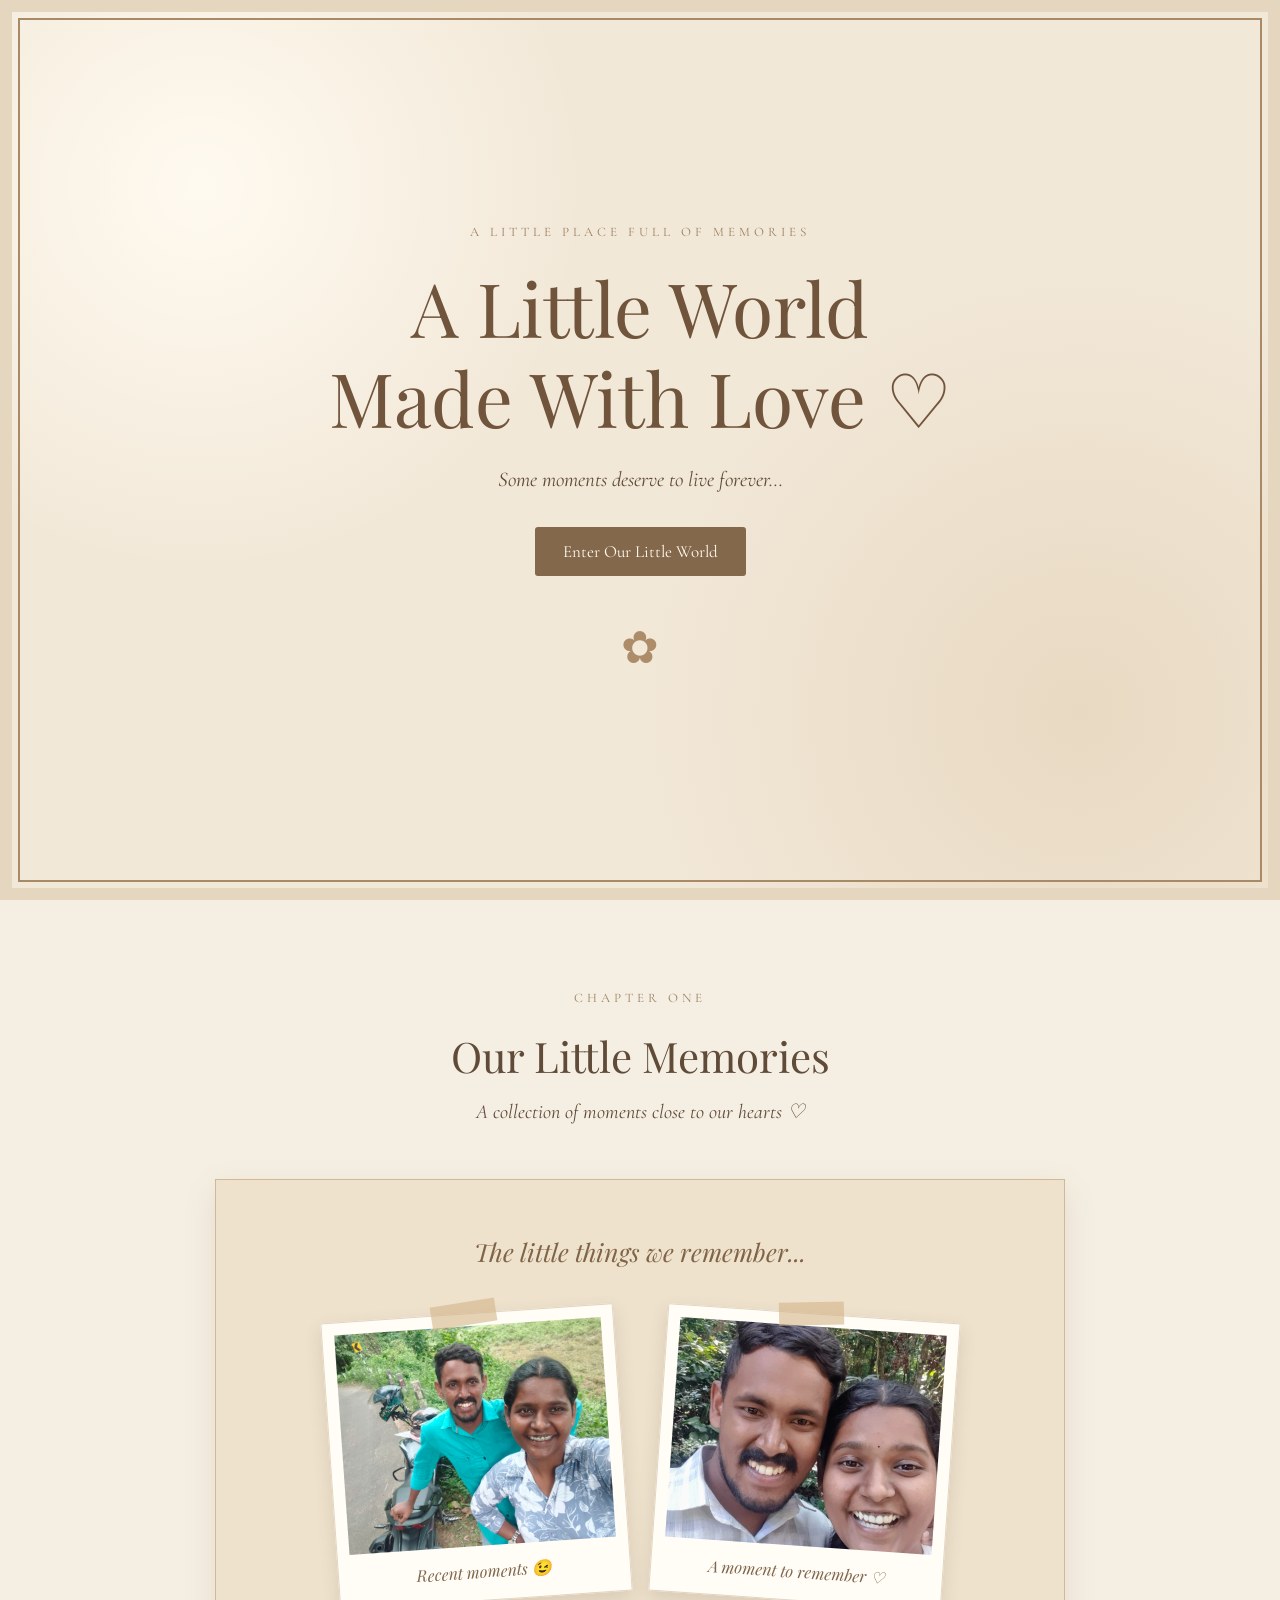
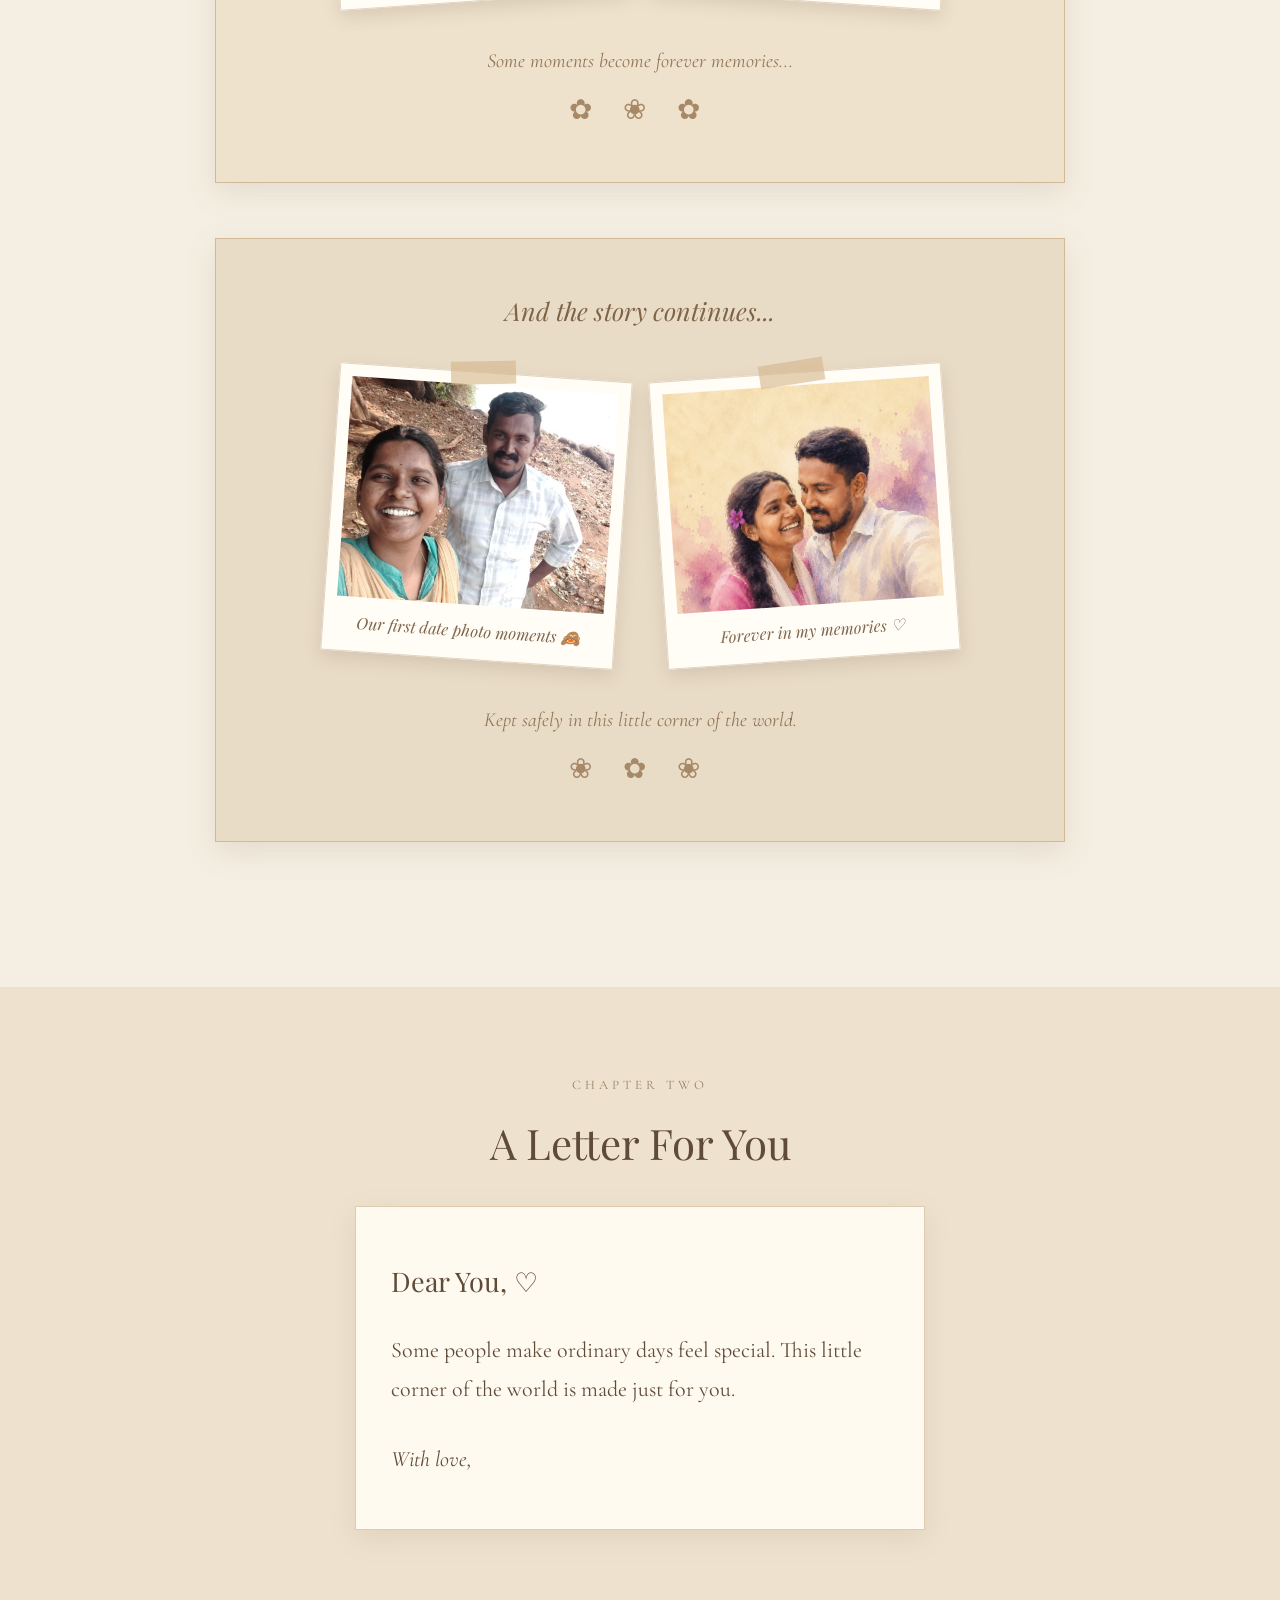
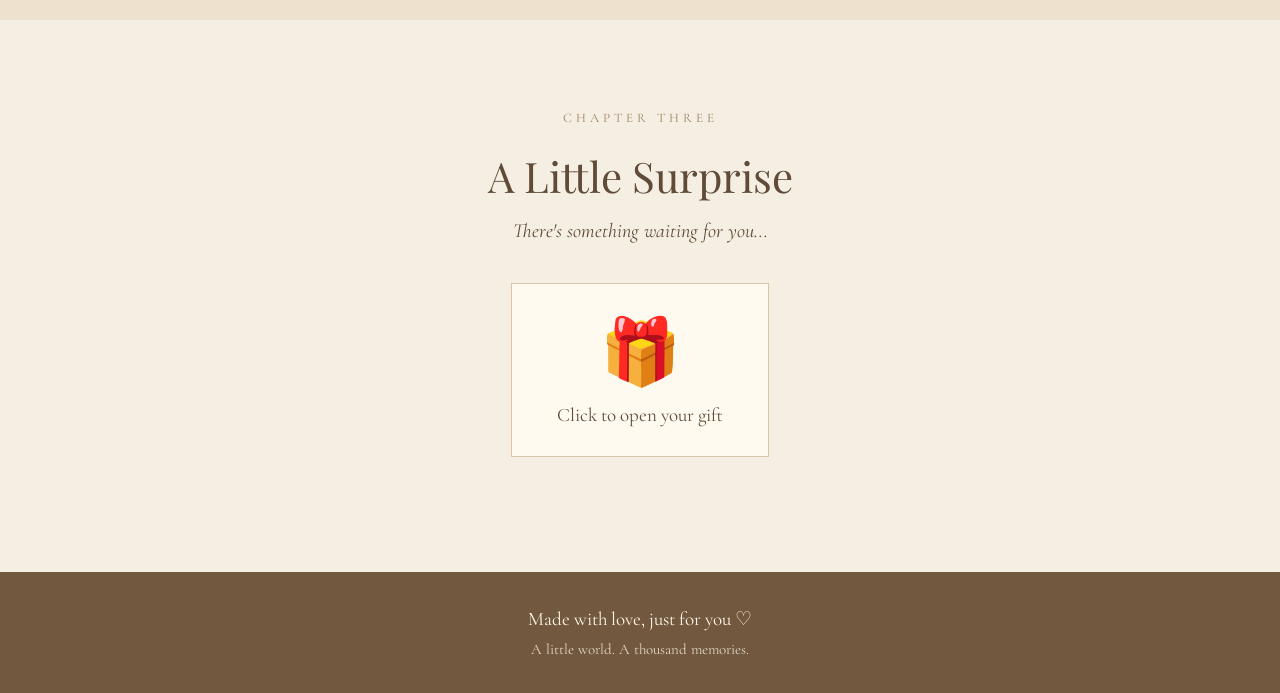
==== index.html @ cbb4a706 "Update index.html" ====
<!DOCTYPE html>
<html lang="en">
<head>
  <meta charset="UTF-8">
  <meta name="viewport" content="width=device-width, initial-scale=1.0">
  <title>A Little World Made With Love</title>
  <link rel="stylesheet" href="style.css">
</head>

<body>

  <header class="hero">
    <p class="small-heading">A LITTLE PLACE FULL OF MEMORIES</p>
    <h1>A Little World<br>Made With Love ♡</h1>
    <p class="intro">Some moments deserve to live forever...</p>
    <a href="#memories" class="main-button">Enter Our Little World</a>
    <div class="flower">✿</div>
  </header>

<section id="memories" class="section">
  <p class="small-heading">CHAPTER ONE</p>
  <h2>Our Little Memories</h2>
  <p class="description">A collection of moments close to our hearts ♡</p>

  <div class="scrapbook-page">
    <div class="scrapbook-title">The little things we remember...</div>

    <div class="memory-grid">
      <div class="memory-card tilted-left">
        <span class="tape"></span>
        <img src="image%201.jpg" alt="Memory 1">
        <p>Recent moments 😉</p>
      </div>

      <div class="memory-card tilted-right">
        <span class="tape"></span>
        <img src="image%202.jpg" alt="Memory 2">
        <p>A moment to remember ♡</p>
      </div>
    </div>

    <div class="scrapbook-note">Some moments become forever memories...</div>
    <div class="decor-flower">✿ ❀ ✿</div>
  </div>

  <div class="scrapbook-page second-page">
    <div class="scrapbook-title">And the story continues...</div>

    <div class="memory-grid">
      <div class="memory-card tilted-right">
        <span class="tape"></span>
        <img src="image%203.jpg" alt="Memory 3">
        <p>Our first date photo moments 🙈</p>
      </div>

      <div class="memory-card tilted-left">
        <span class="tape"></span>
        <img src="image%204.jpg" alt="Memory 4">
        <p>Forever in my memories ♡</p>
      </div>
    </div>

    <div class="scrapbook-note">Kept safely in this little corner of the world.</div>
    <div class="decor-flower">❀ ✿ ❀</div>
  </div>
</section>
  
  <section class="section letter-section">
    <p class="small-heading">CHAPTER TWO</p>
    <h2>A Letter For You</h2>
    <div class="letter">
      <p class="letter-title">Dear You, ♡</p>
      <p>
        Some people make ordinary days feel special.
        This little corner of the world is made just for you.
      </p>
      <p class="signature">With love,</p>
    </div>
  </section>

  <section class="section gifts-section">
    <p class="small-heading">CHAPTER THREE</p>
    <h2>A Little Surprise</h2>
    <p class="description">There's something waiting for you...</p>

    <div class="gift" onclick="openGift()">
      <span>🎁</span>
      <p>Click to open your gift</p>
    </div>

    <p id="gift-message" class="gift-message"></p>
  </section>

  <footer>
    <p>Made with love, just for you ♡</p>
    <p class="footer-note">A little world. A thousand memories.</p>
  </footer>

  <script src="script.js"></script>
</body>
</html>
---- style.css ----
@import url('https://fonts.googleapis.com/css2?family=Cormorant+Garamond:wght@400;500;600;700&family=Playfair+Display:ital,wght@0,400;0,500;1,400&display=swap');

* {
  margin: 0;
  padding: 0;
  box-sizing: border-box;
}

html {
  scroll-behavior: smooth;
}

body {
  background: #f5efe3;
  color: #604b38;
  font-family: 'Cormorant Garamond', serif;
  text-align: center;
}

.hero {
  min-height: 100vh;
  padding: 100px 20px;
  display: flex;
  flex-direction: column;
  justify-content: center;
  align-items: center;
  background:
    radial-gradient(circle at 15% 20%, #fffaf0 0, transparent 30%),
    radial-gradient(circle at 85% 80%, #e8d9c2 0, transparent 35%),
    #f2e8d8;
  border: 12px solid #e5d6bf;
  outline: 2px solid #a88a67;
  outline-offset: -20px;
}

.small-heading {
  font-size: 13px;
  letter-spacing: 4px;
  color: #9b8060;
  margin-bottom: 22px;
}

h1, h2 {
  font-family: 'Playfair Display', serif;
  font-weight: 400;
}

h1 {
  font-size: clamp(42px, 8vw, 75px);
  line-height: 1.2;
  color: #71543c;
}

.intro {
  font-size: 21px;
  font-style: italic;
  margin: 25px 0 35px;
}

.main-button {
  display: inline-block;
  text-decoration: none;
  color: #fffaf0;
  background: #84684c;
  padding: 14px 28px;
  border-radius: 3px;
  font-size: 17px;
  transition: 0.3s;
}

.main-button:hover {
  background: #60452f;
  transform: translateY(-3px);
}

.flower {
  font-size: 45px;
  margin-top: 45px;
  color: #ad8c69;
}

.section {
  padding: 90px 20px;
  max-width: 1050px;
  margin: auto;
}

h2 {
  font-size: 42px;
  margin-bottom: 15px;
}

.description {
  font-size: 20px;
  font-style: italic;
  margin-bottom: 40px;
}

.gallery {
  display: grid;
  grid-template-columns: repeat(2, minmax(0, 1fr));
  gap: 25px;
  max-width: 650px;
  margin: auto;
}

.photo-space {
  min-height: 210px;
  background: #fffaf0;
  border: 10px solid #fffaf0;
  box-shadow: 0 5px 15px #9c806044;
  display: flex;
  align-items: center;
  justify-content: center;
  flex-direction: column;
  font-size: 19px;
  color: #a48b6e;
  font-style: italic;
}

.letter-section {
  background: #eee2ce;
  max-width: 100%;
  padding: 90px 20px;
}

.letter {
  background: #fffaf0;
  max-width: 570px;
  padding: 50px 35px;
  margin: 35px auto 0;
  box-shadow: 0 8px 25px #8a715022;
  border: 1px solid #dfcbb0;
  font-size: 22px;
  line-height: 1.8;
  text-align: left;
}

.letter-title {
  font-family: 'Playfair Display', serif;
  font-size: 27px;
  margin-bottom: 25px;
}

.signature {
  margin-top: 30px;
  font-style: italic;
}

.gift {
  display: inline-block;
  padding: 30px 45px;
  background: #fffaf0;
  border: 1px solid #d9c4a7;
  cursor: pointer;
  transition: 0.3s;
}

.gift:hover {
  transform: scale(1.06);
}

.gift span {
  font-size: 65px;
}

.gift p {
  font-size: 19px;
  margin-top: 10px;
}

.gift-message {
  margin-top: 25px;
  font-size: 23px;
  font-style: italic;
}

footer {
  background: #71583f;
  color: #fff5e7;
  padding: 35px 15px;
  font-size: 19px;
}

.footer-note {
  margin-top: 10px;
  font-size: 15px;
  opacity: 0.8;
}

@media (max-width: 500px) {
  .gallery {
    gap: 12px;
  }

  .photo-space {
    min-height: 150px;
  }

  h2 {
    font-size: 34px;
  }

  .letter {
    padding: 30px 22px;
  }
}
.gallery img {
  width: 100%;
  height: 230px;
  object-fit: cover;
  background: #fffaf0;
  padding: 10px 10px 25px;
  border: 1px solid #dfcbb0;
  box-shadow: 0 5px 15px #9c806044;
  transition: transform 0.3s ease;
}

.gallery img:hover {
  transform: rotate(-2deg) scale(1.04);
}

/* VINTAGE SCRAPBOOK GALLERY */

.scrapbook-page {
  position: relative;
  max-width: 850px;
  margin: 55px auto;
  padding: 55px 25px;
  background:
    radial-gradient(#b89b7730 0.7px, transparent 0.7px),
    #eee2cd;
  background-size: 12px 12px;
  border: 1px solid #d1b998;
  box-shadow: 0 10px 30px #74563820;
}

.scrapbook-title {
  font-family: 'Playfair Display', serif;
  font-size: 25px;
  font-style: italic;
  color: #806447;
  margin-bottom: 45px;
}

.memory-grid {
  display: grid;
  grid-template-columns: repeat(2, minmax(0, 1fr));
  gap: 35px;
  align-items: center;
  max-width: 620px;
  margin: auto;
}

.memory-card {
  position: relative;
  background: #fffdf6;
  padding: 12px 12px 18px;
  box-shadow: 0 7px 17px #654c3328;
  border: 1px solid #e3d5c1;
}

.memory-card img {
  width: 100%;
  height: 220px;
  object-fit: cover;
  display: block;
}

.memory-card p {
  font-family: 'Playfair Display', serif;
  font-style: italic;
  font-size: 16px;
  color: #80664c;
  margin-top: 15px;
}

.tilted-left {
  transform: rotate(-4deg);
}

.tilted-right {
  transform: rotate(4deg);
}

.memory-card:hover {
  transform: rotate(0deg) scale(1.04);
  z-index: 2;
  transition: 0.3s ease;
}

.tape {
  position: absolute;
  top: -12px;
  left: 38%;
  width: 65px;
  height: 23px;
  background: #d4b58b9c;
  transform: rotate(-5deg);
  z-index: 3;
}

.scrapbook-note {
  margin-top: 48px;
  font-size: 20px;
  font-style: italic;
  color: #927657;
}

.decor-flower {
  font-size: 28px;
  color: #a88967;
  margin-top: 20px;
  letter-spacing: 12px;
}

.second-page {
  background-color: #e9dcc7;
}

@media (max-width: 500px) {
  .scrapbook-page {
    padding: 45px 15px;
  }

  .memory-grid {
    gap: 18px;
  }

  .memory-card {
    padding: 7px 7px 13px;
  }

  .memory-card img {
    height: 150px;
  }

  .memory-card p {
    font-size: 13px;
  }

  .scrapbook-title {
    font-size: 21px;
  }
}
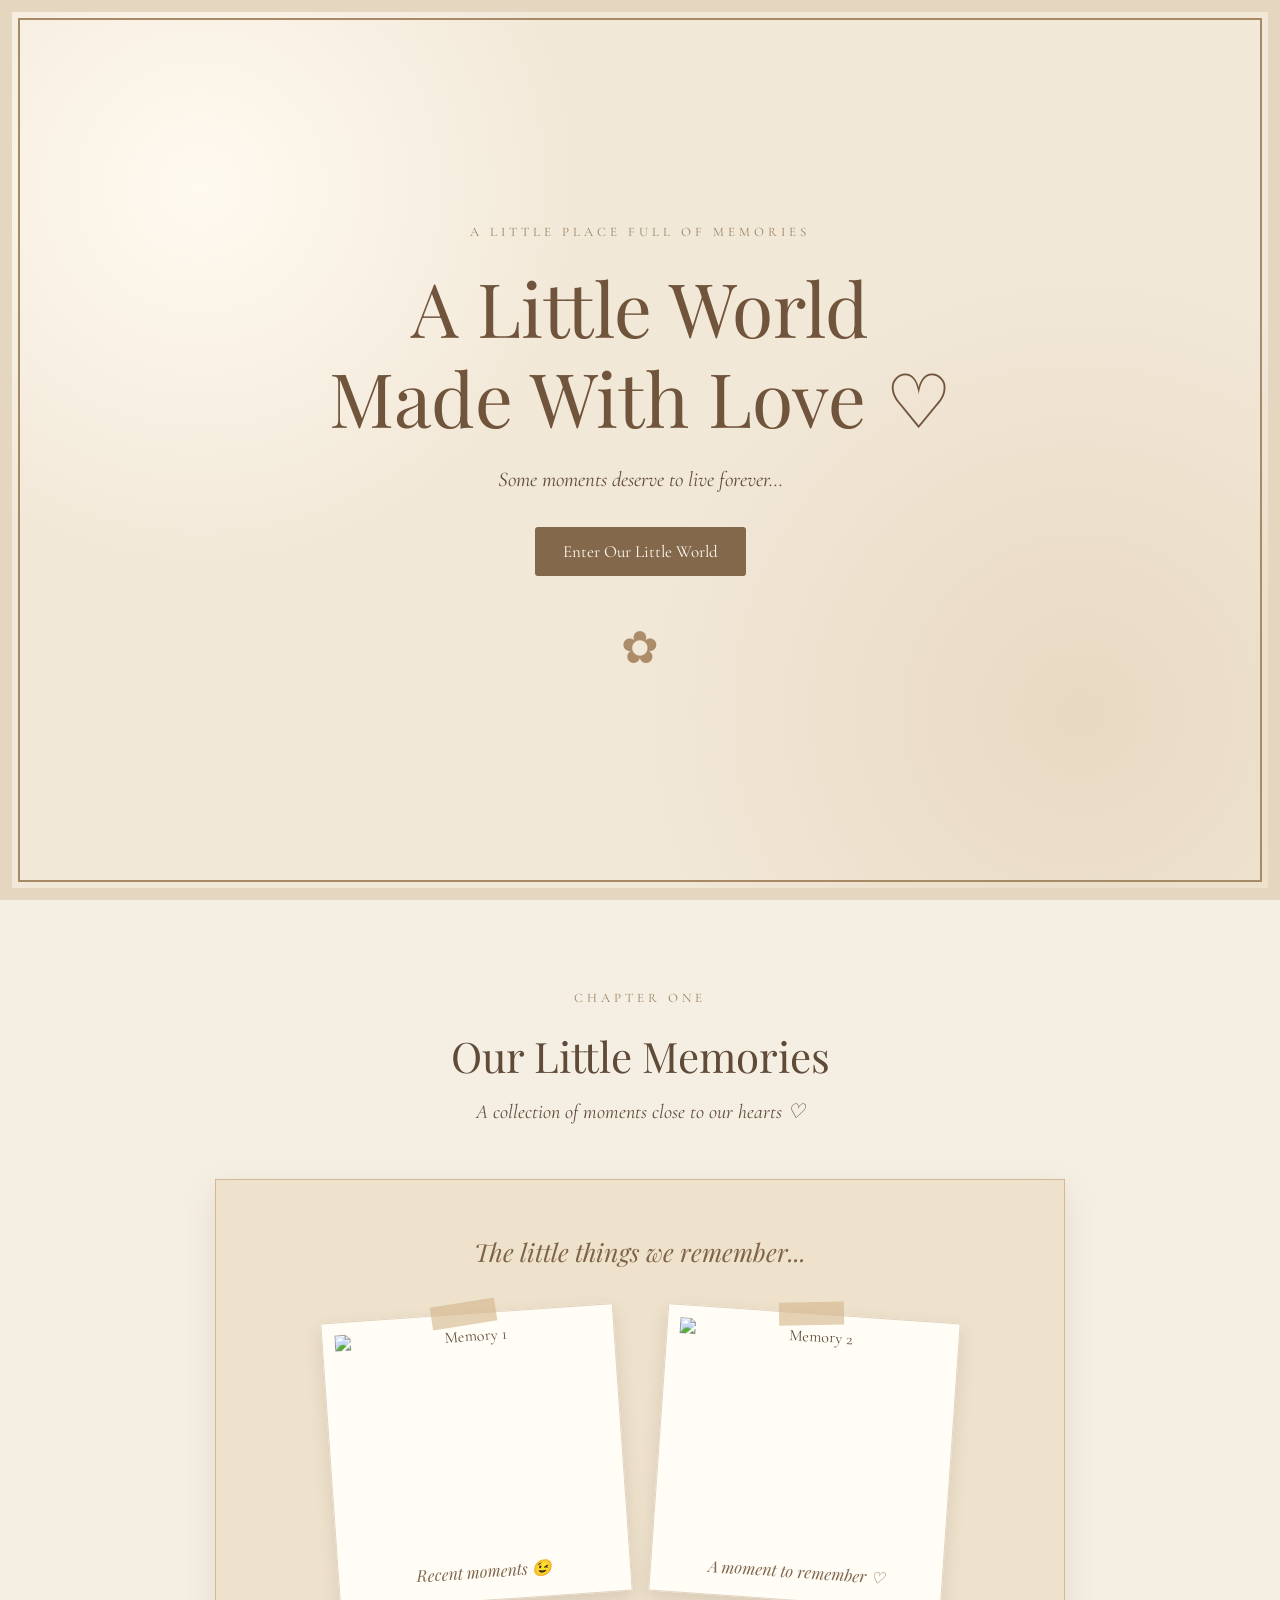
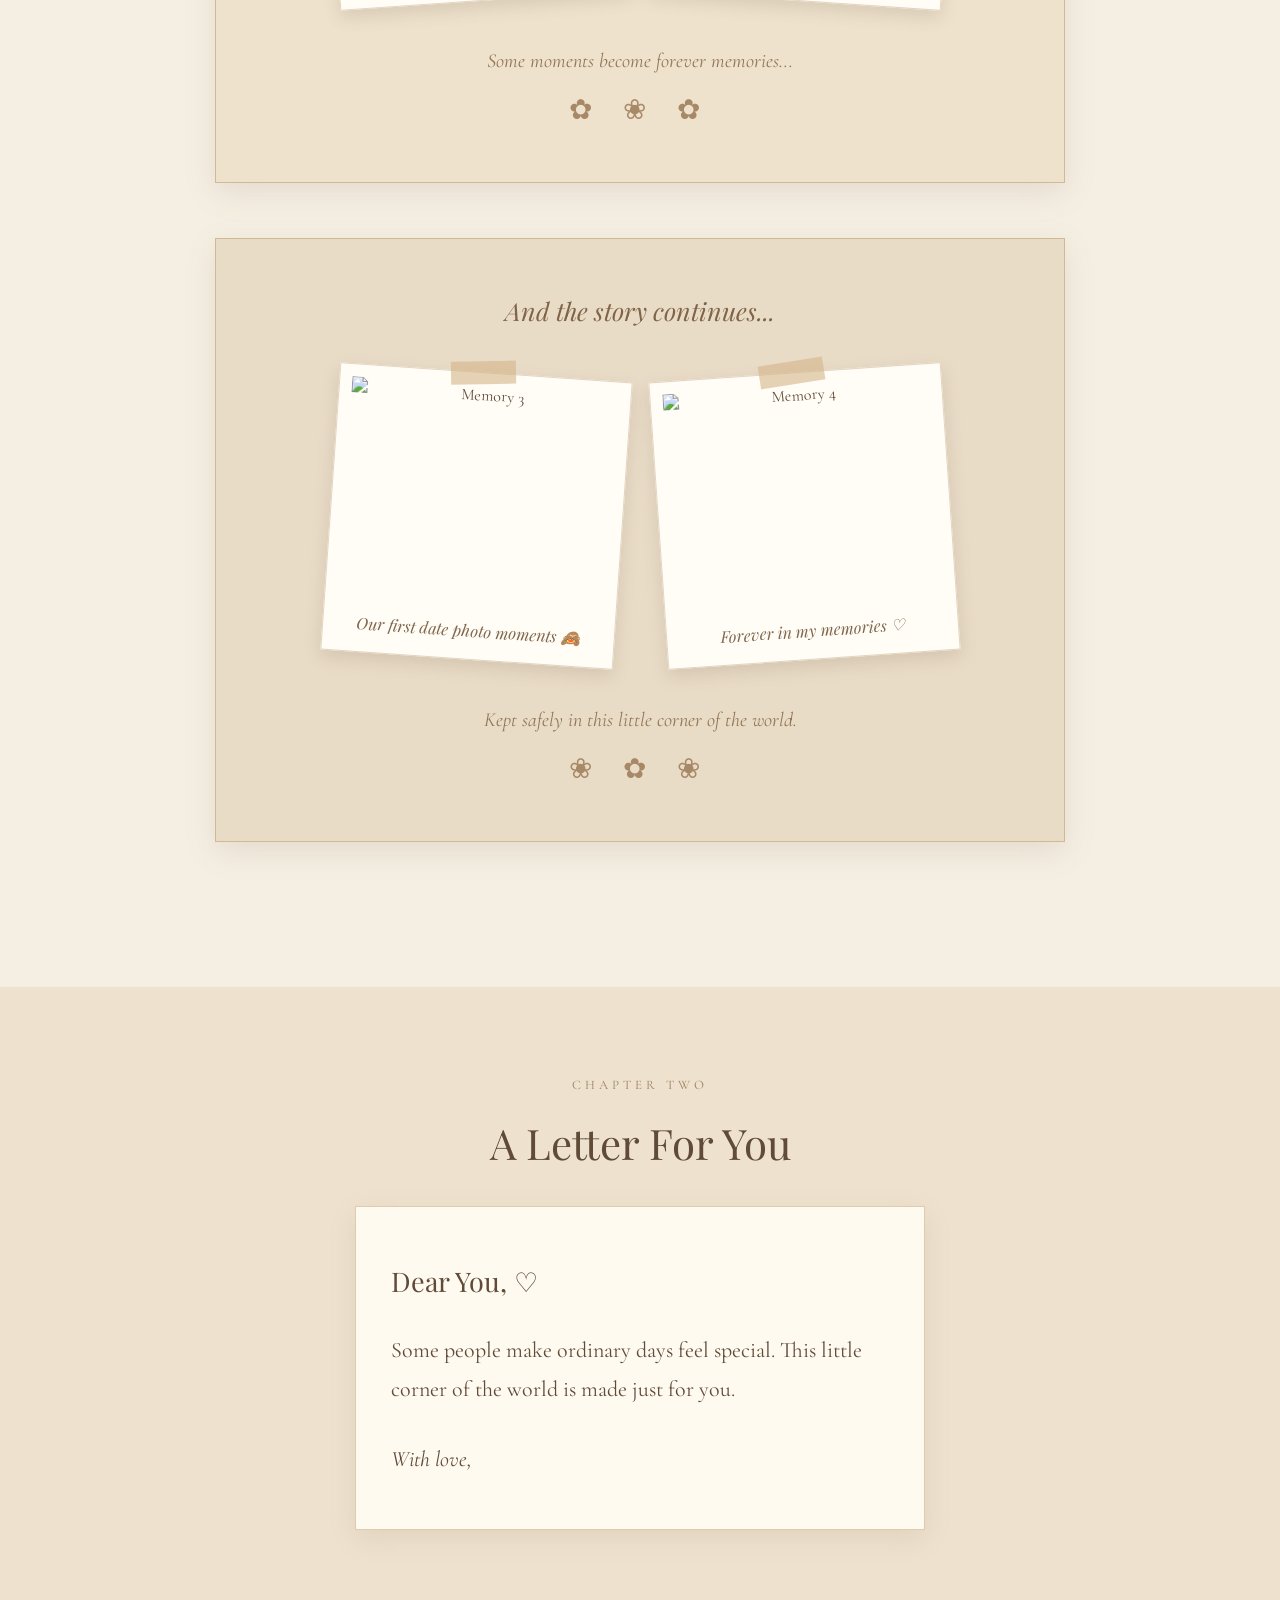
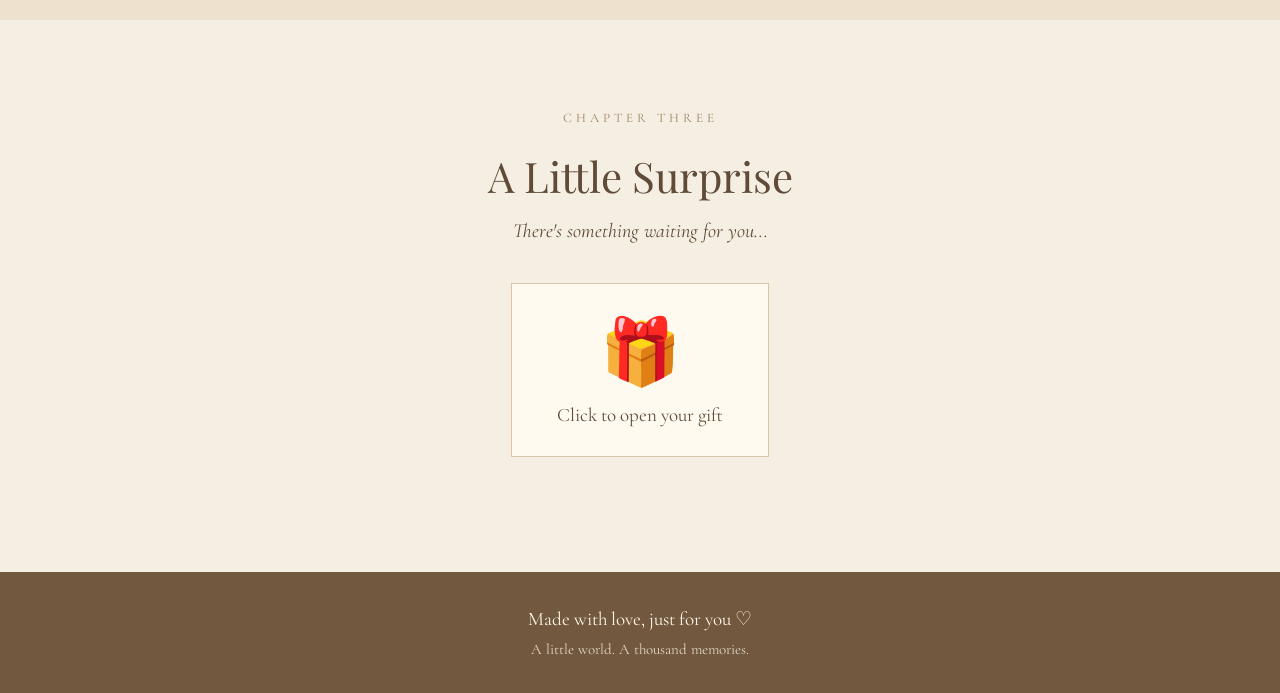
==== commit 5ec0e2ae: "Update index.html" ====
--- a/index.html
+++ b/index.html
@@ -29,13 +29,13 @@
     <div class="memory-grid">
       <div class="memory-card tilted-left">
         <span class="tape"></span>
-        <img src="image%201.jpg" alt="Memory 1">
+        <img src="Image%201.jpg" alt="Memory 1">
         <p>Recent moments 😉</p>
       </div>
 
       <div class="memory-card tilted-right">
         <span class="tape"></span>
-        <img src="image%202.jpg" alt="Memory 2">
+        <img src="Image%202.jpg" alt="Memory 2">
         <p>A moment to remember ♡</p>
       </div>
     </div>
@@ -50,13 +50,13 @@
     <div class="memory-grid">
       <div class="memory-card tilted-right">
         <span class="tape"></span>
-        <img src="image%203.jpg" alt="Memory 3">
+        <img src="Image%203.jpg" alt="Memory 3">
         <p>Our first date photo moments 🙈</p>
       </div>
 
       <div class="memory-card tilted-left">
         <span class="tape"></span>
-        <img src="image%204.jpg" alt="Memory 4">
+        <img src="Image%204.jpg" alt="Memory 4">
         <p>Forever in my memories ♡</p>
       </div>
     </div>
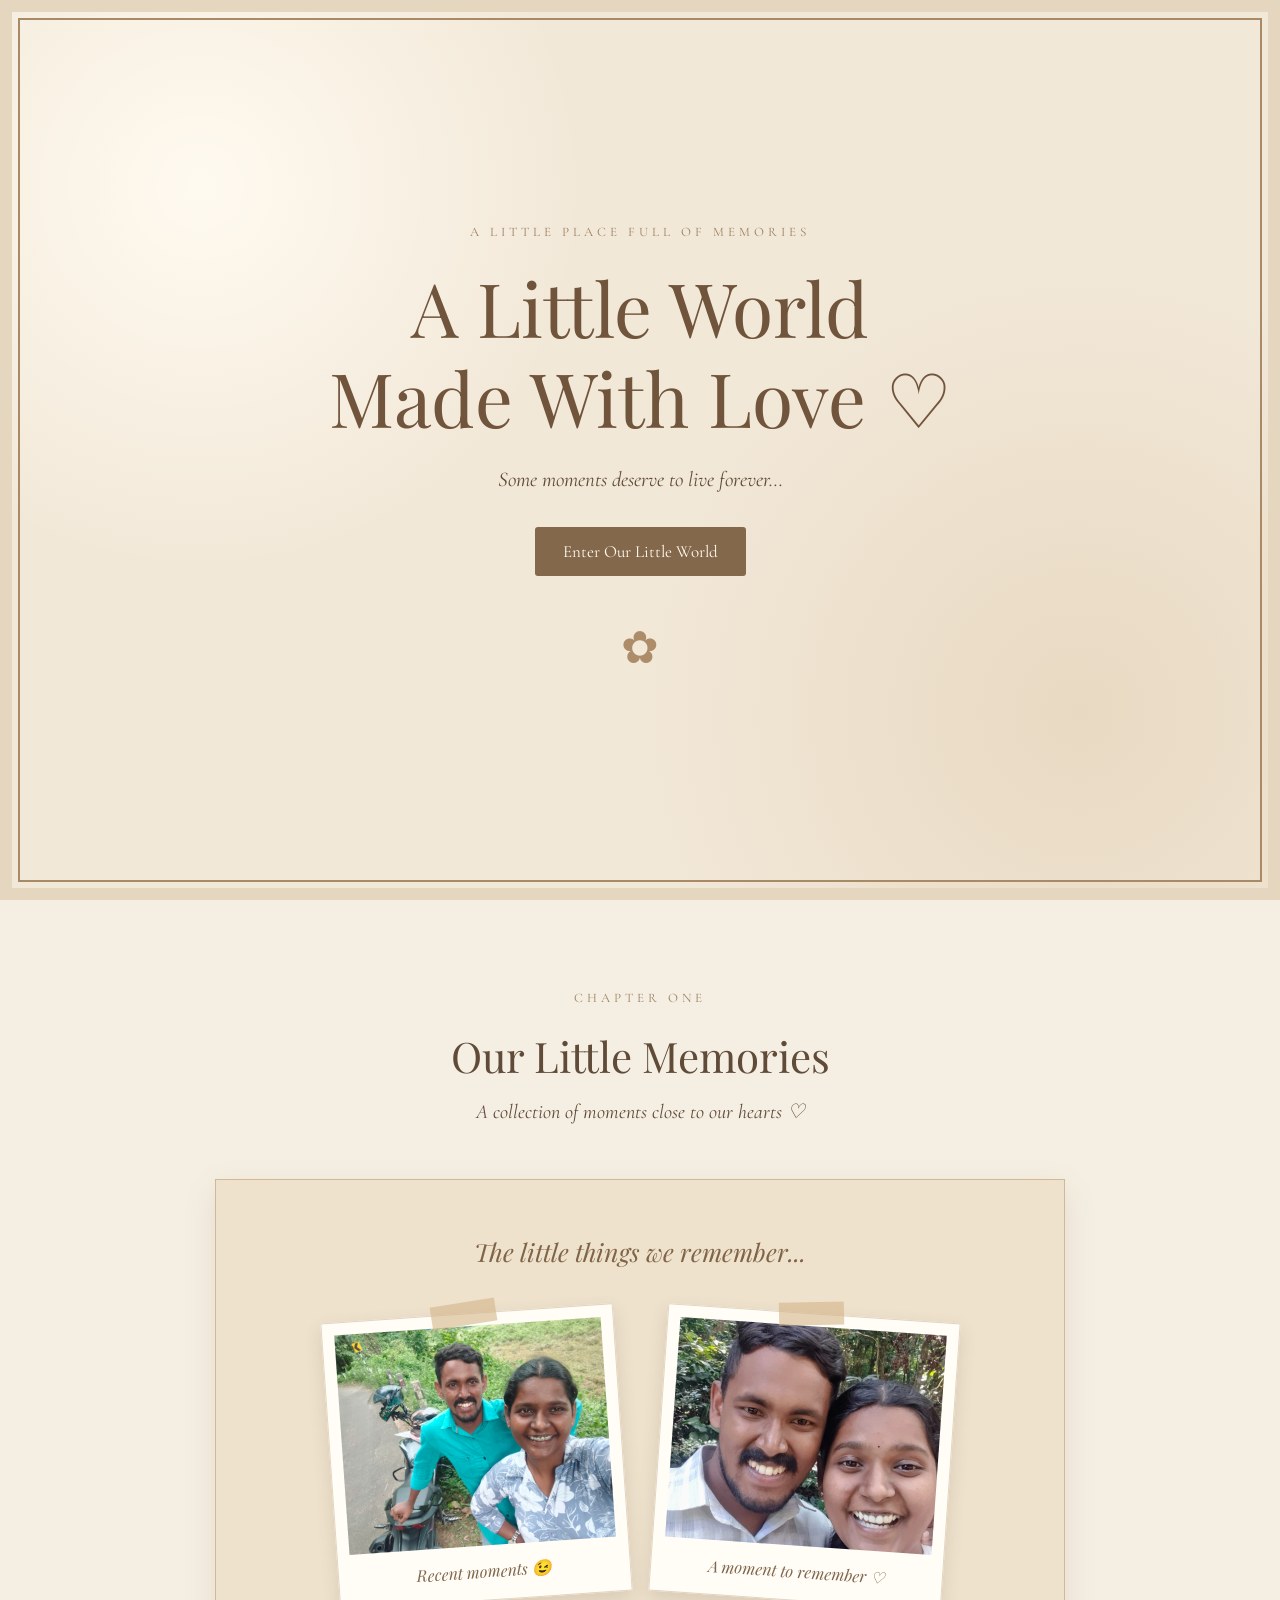
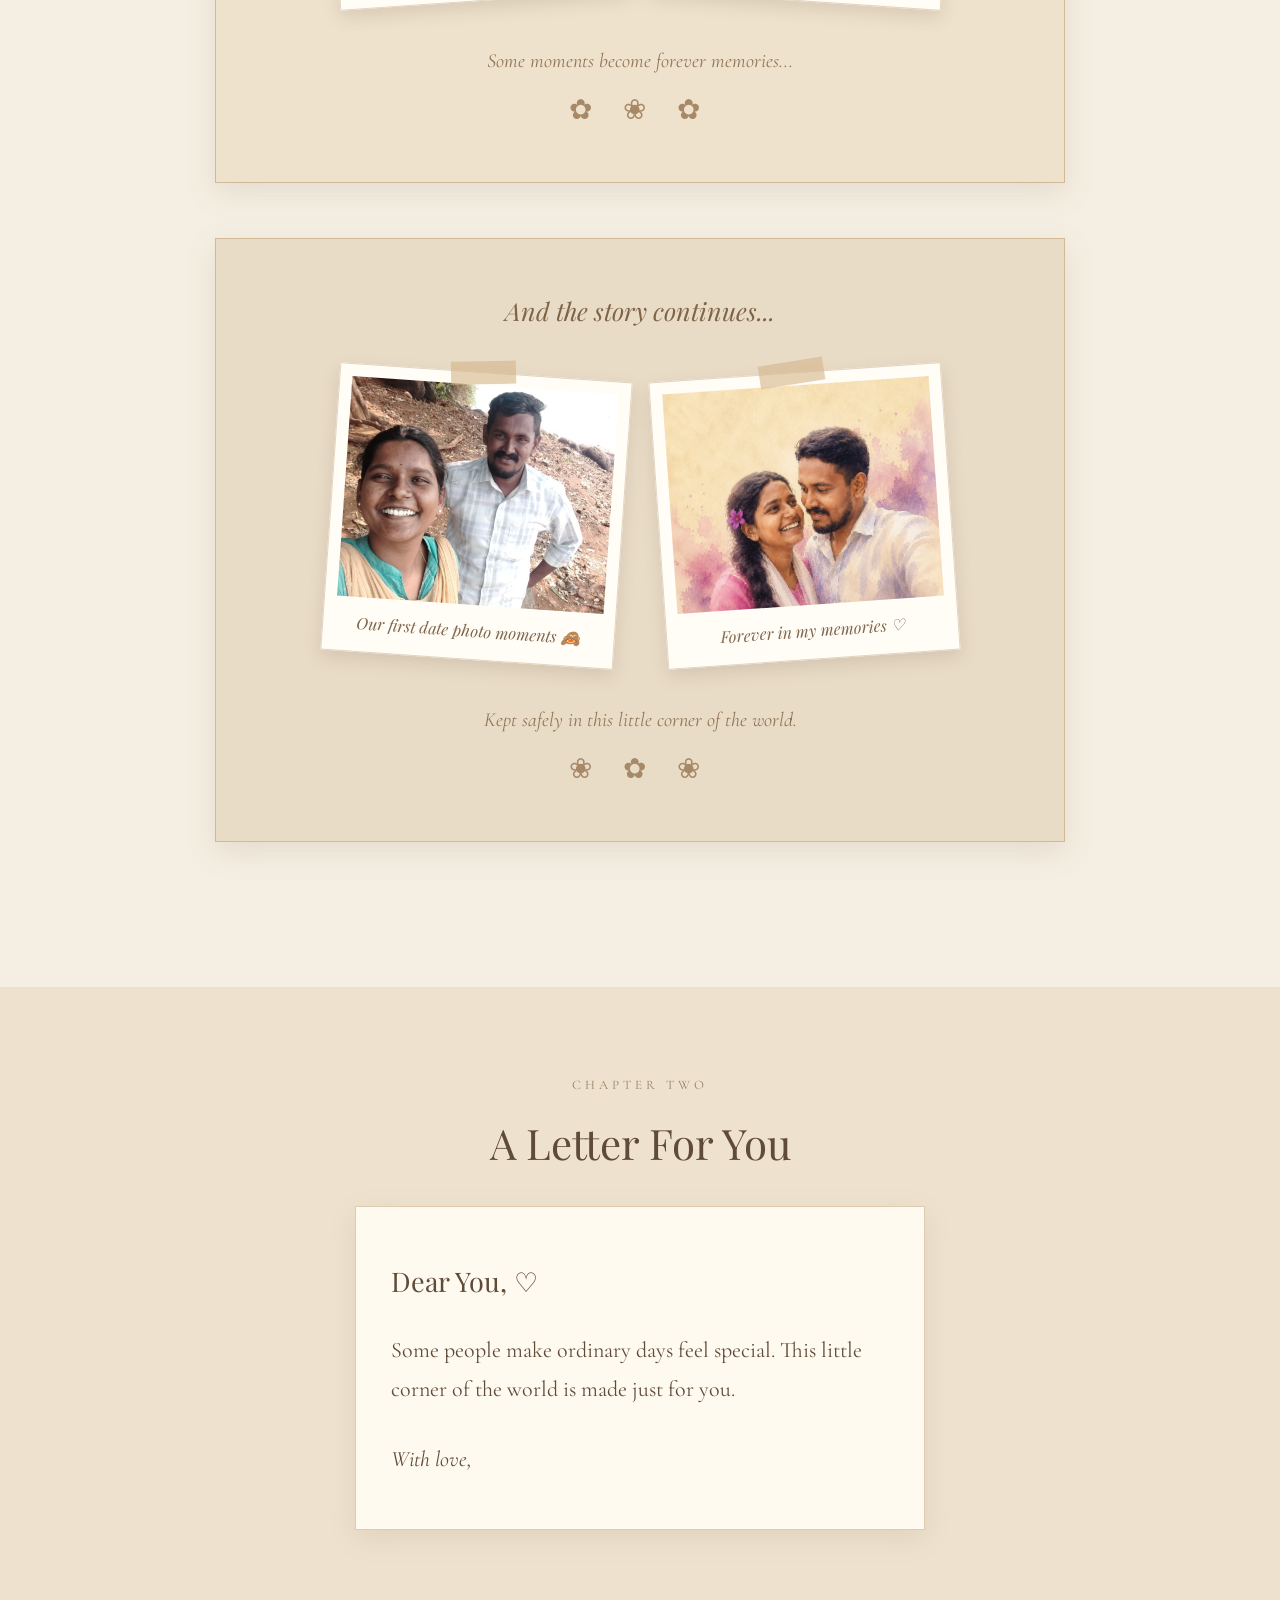
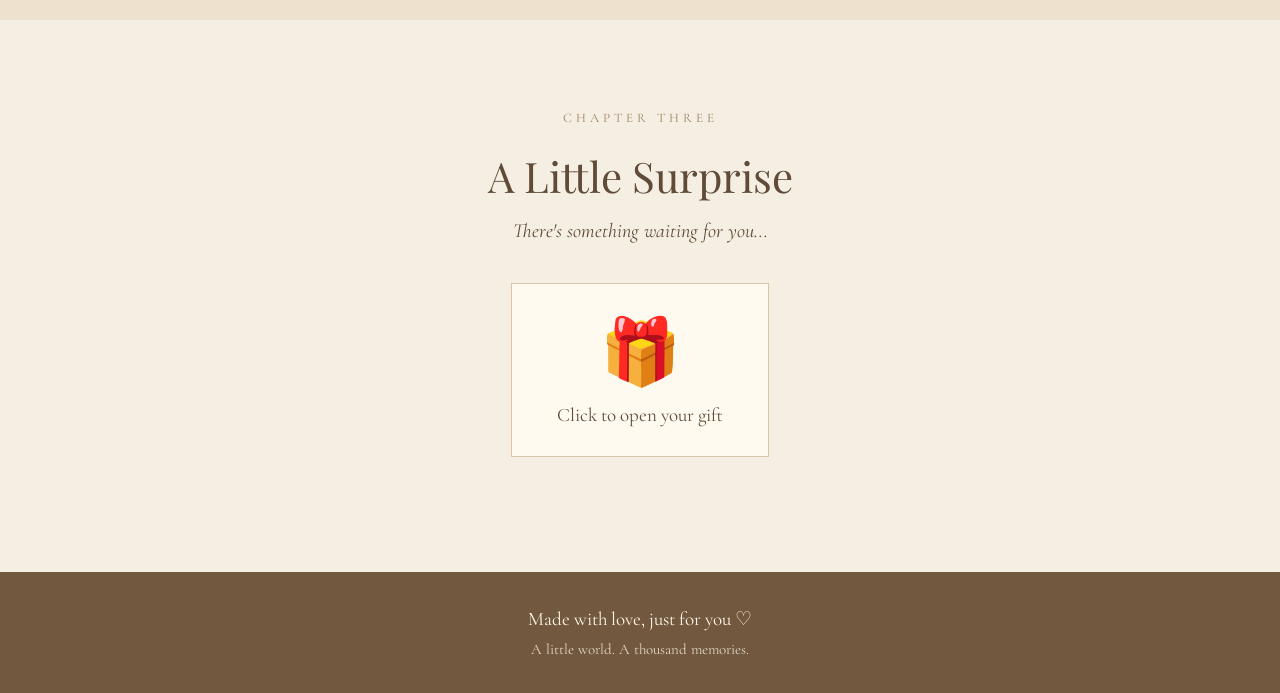
==== commit b11e2419: "Update index.html" ====
--- a/index.html
+++ b/index.html
@@ -29,13 +29,13 @@
     <div class="memory-grid">
       <div class="memory-card tilted-left">
         <span class="tape"></span>
-        <img src="Image%201.jpg" alt="Memory 1">
+        <img src="image%201.jpg" alt="Memory 1">
         <p>Recent moments 😉</p>
       </div>
 
       <div class="memory-card tilted-right">
         <span class="tape"></span>
-        <img src="Image%202.jpg" alt="Memory 2">
+        <img src="image%202.jpg" alt="Memory 2">
         <p>A moment to remember ♡</p>
       </div>
     </div>
@@ -50,13 +50,13 @@
     <div class="memory-grid">
       <div class="memory-card tilted-right">
         <span class="tape"></span>
-        <img src="Image%203.jpg" alt="Memory 3">
+        <img src="image%203.jpg" alt="Memory 3">
         <p>Our first date photo moments 🙈</p>
       </div>
 
       <div class="memory-card tilted-left">
         <span class="tape"></span>
-        <img src="Image%204.jpg" alt="Memory 4">
+        <img src="image%204.jpg" alt="Memory 4">
         <p>Forever in my memories ♡</p>
       </div>
     </div>
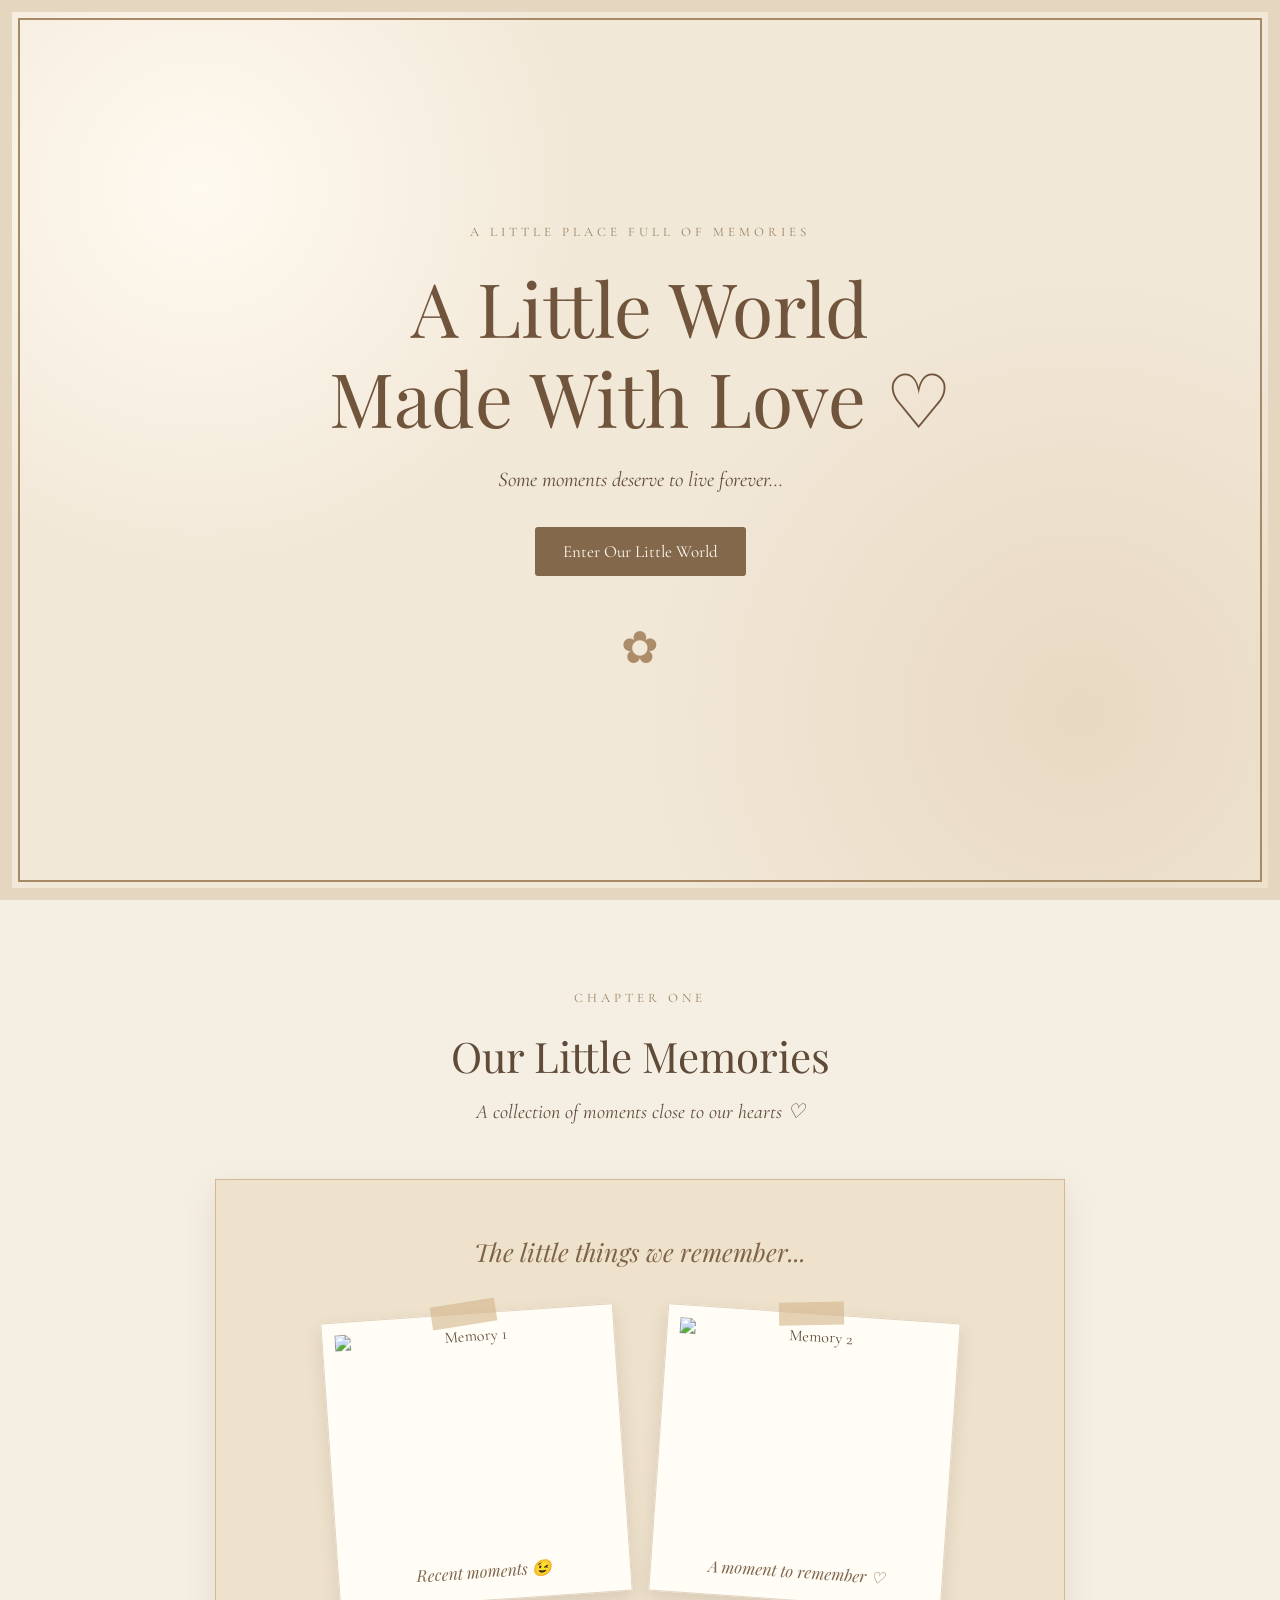
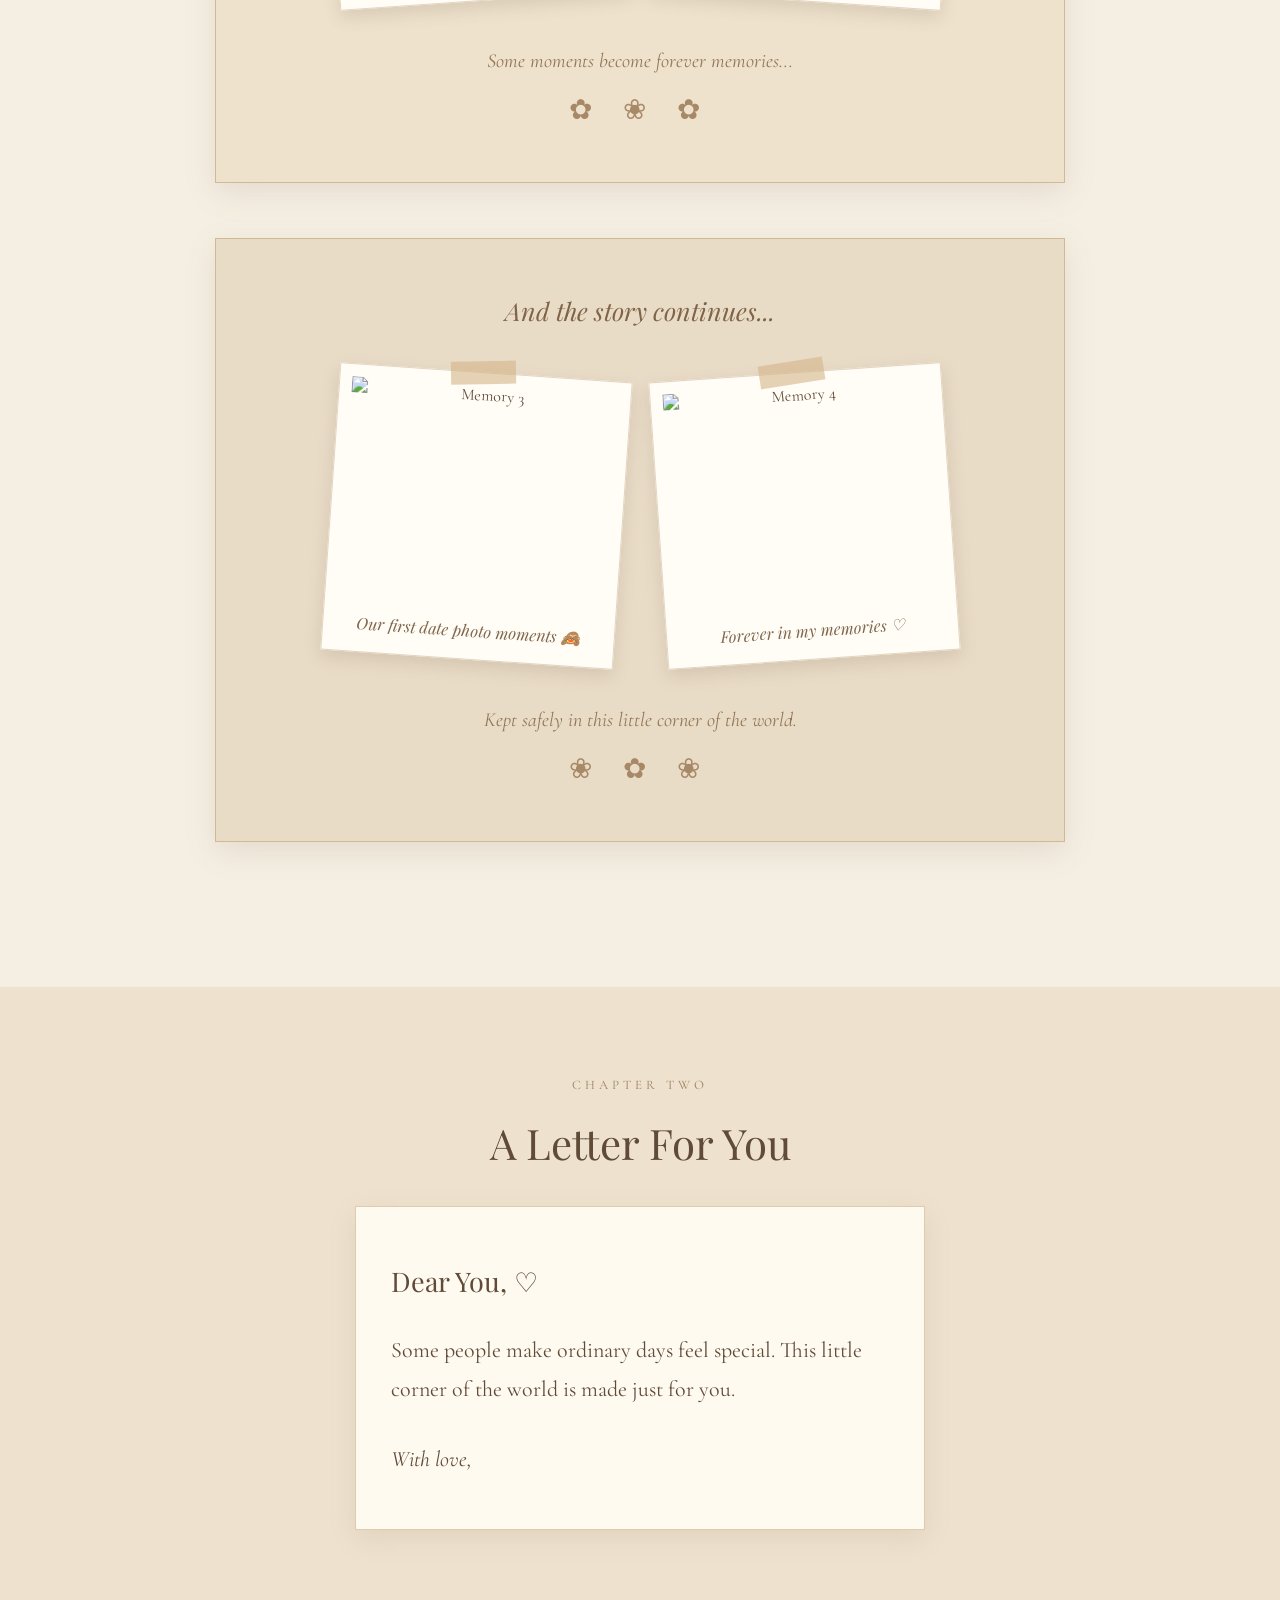
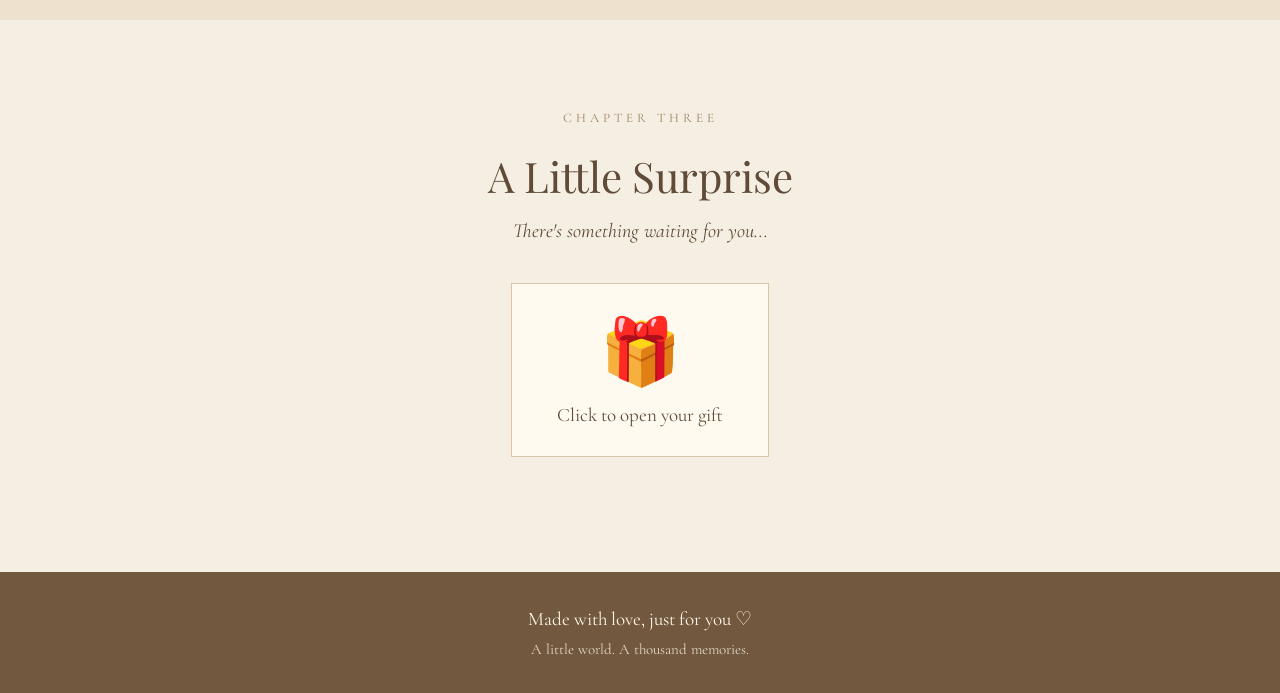
==== commit f23f5176: "Update index.html" ====
--- a/index.html
+++ b/index.html
@@ -29,13 +29,13 @@
     <div class="memory-grid">
       <div class="memory-card tilted-left">
         <span class="tape"></span>
-        <img src="image%201.jpg" alt="Memory 1">
+        <img src="/Arun-little-world-/image%201.jpg" alt="Memory 1">
         <p>Recent moments 😉</p>
       </div>
 
       <div class="memory-card tilted-right">
         <span class="tape"></span>
-        <img src="image%202.jpg" alt="Memory 2">
+        <img src="/Arun-little-world-/image%202.jpg" alt="Memory 2">
         <p>A moment to remember ♡</p>
       </div>
     </div>
@@ -50,13 +50,13 @@
     <div class="memory-grid">
       <div class="memory-card tilted-right">
         <span class="tape"></span>
-        <img src="image%203.jpg" alt="Memory 3">
+        <img src="/Arun-little-world-/image%203.jpg" alt="Memory 3">
         <p>Our first date photo moments 🙈</p>
       </div>
 
       <div class="memory-card tilted-left">
         <span class="tape"></span>
-        <img src="image%204.jpg" alt="Memory 4">
+        <img src="/Arun-little-world-/image%204.jpg" alt="Memory 4">
         <p>Forever in my memories ♡</p>
       </div>
     </div>
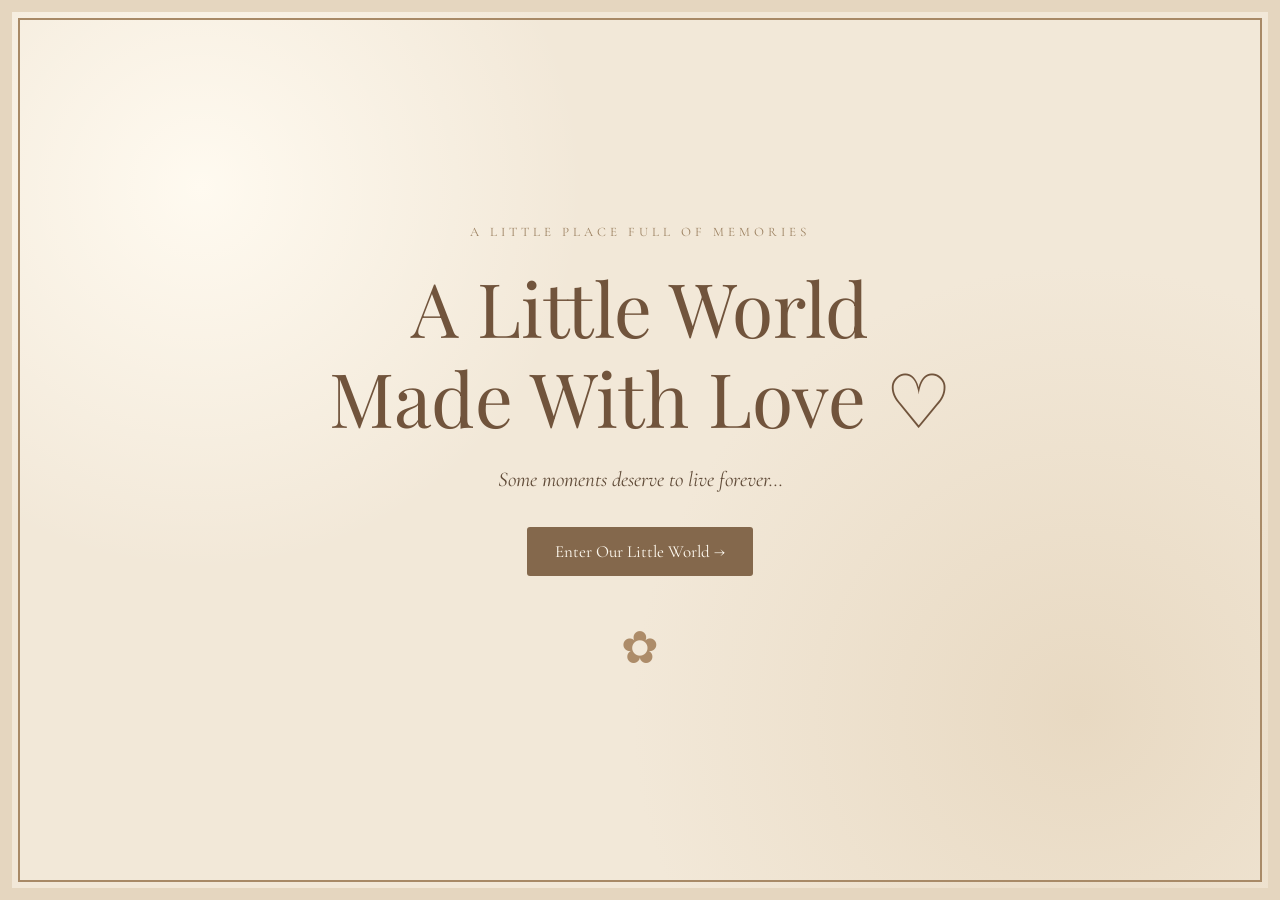
==== commit cf28e4ed: "Update index.html" ====
--- a/index.html
+++ b/index.html
@@ -12,91 +12,17 @@
 
   <header class="hero">
     <p class="small-heading">A LITTLE PLACE FULL OF MEMORIES</p>
+
     <h1>A Little World<br>Made With Love ♡</h1>
+
     <p class="intro">Some moments deserve to live forever...</p>
-    <a href="#memories" class="main-button">Enter Our Little World</a>
+
+    <a href="memories.html" class="main-button">
+      Enter Our Little World →
+    </a>
+
     <div class="flower">✿</div>
   </header>
 
-<section id="memories" class="section">
-  <p class="small-heading">CHAPTER ONE</p>
-  <h2>Our Little Memories</h2>
-  <p class="description">A collection of moments close to our hearts ♡</p>
-
-  <div class="scrapbook-page">
-    <div class="scrapbook-title">The little things we remember...</div>
-
-    <div class="memory-grid">
-      <div class="memory-card tilted-left">
-        <span class="tape"></span>
-        <img src="/Arun-little-world-/image%201.jpg" alt="Memory 1">
-        <p>Recent moments 😉</p>
-      </div>
-
-      <div class="memory-card tilted-right">
-        <span class="tape"></span>
-        <img src="/Arun-little-world-/image%202.jpg" alt="Memory 2">
-        <p>A moment to remember ♡</p>
-      </div>
-    </div>
-
-    <div class="scrapbook-note">Some moments become forever memories...</div>
-    <div class="decor-flower">✿ ❀ ✿</div>
-  </div>
-
-  <div class="scrapbook-page second-page">
-    <div class="scrapbook-title">And the story continues...</div>
-
-    <div class="memory-grid">
-      <div class="memory-card tilted-right">
-        <span class="tape"></span>
-        <img src="/Arun-little-world-/image%203.jpg" alt="Memory 3">
-        <p>Our first date photo moments 🙈</p>
-      </div>
-
-      <div class="memory-card tilted-left">
-        <span class="tape"></span>
-        <img src="/Arun-little-world-/image%204.jpg" alt="Memory 4">
-        <p>Forever in my memories ♡</p>
-      </div>
-    </div>
-
-    <div class="scrapbook-note">Kept safely in this little corner of the world.</div>
-    <div class="decor-flower">❀ ✿ ❀</div>
-  </div>
-</section>
-  
-  <section class="section letter-section">
-    <p class="small-heading">CHAPTER TWO</p>
-    <h2>A Letter For You</h2>
-    <div class="letter">
-      <p class="letter-title">Dear You, ♡</p>
-      <p>
-        Some people make ordinary days feel special.
-        This little corner of the world is made just for you.
-      </p>
-      <p class="signature">With love,</p>
-    </div>
-  </section>
-
-  <section class="section gifts-section">
-    <p class="small-heading">CHAPTER THREE</p>
-    <h2>A Little Surprise</h2>
-    <p class="description">There's something waiting for you...</p>
-
-    <div class="gift" onclick="openGift()">
-      <span>🎁</span>
-      <p>Click to open your gift</p>
-    </div>
-
-    <p id="gift-message" class="gift-message"></p>
-  </section>
-
-  <footer>
-    <p>Made with love, just for you ♡</p>
-    <p class="footer-note">A little world. A thousand memories.</p>
-  </footer>
-
-  <script src="script.js"></script>
 </body>
 </html>
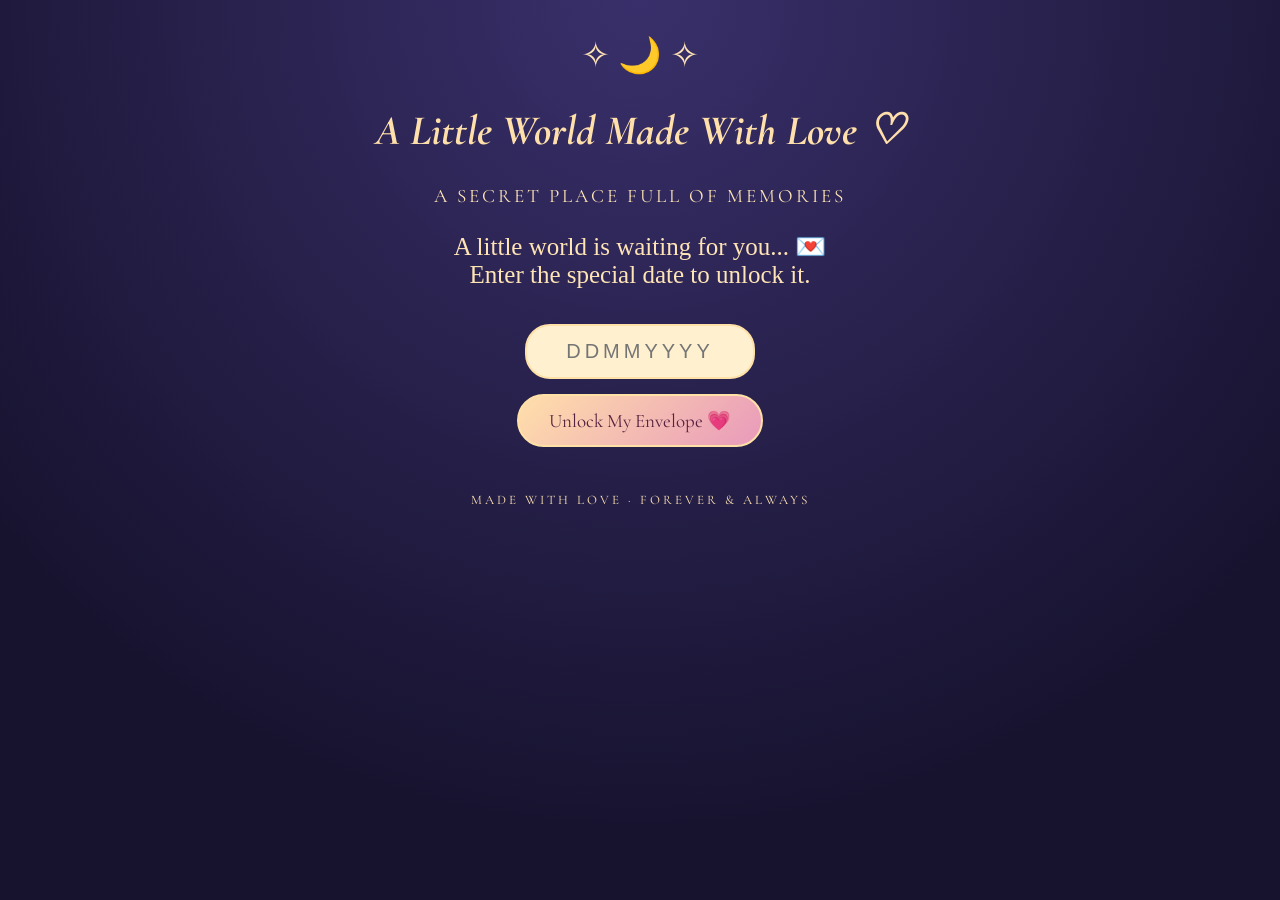
==== commit 9d4dc783: "Update index.html" ====
--- a/index.html
+++ b/index.html
@@ -2,27 +2,377 @@
 <!DOCTYPE html>
 <html lang="en">
 <head>
-  <meta charset="UTF-8">
-  <meta name="viewport" content="width=device-width, initial-scale=1.0">
-  <title>A Little World Made With Love</title>
-  <link rel="stylesheet" href="style.css">
+<meta charset="UTF-8">
+<meta name="viewport" content="width=device-width, initial-scale=1.0">
+<title>Our Little Secret 💗</title>
+
+<link rel="icon" href="data:image/svg+xml,<svg xmlns=%22http://www.w3.org/2000/svg%22 viewBox=%220 0 100 100%22><text y=%22.9em%22 font-size=%2290%22>💗</text></svg>">
+
+<link href="https://fonts.googleapis.com/css2?family=Caveat:wght@500;600;700&family=Cormorant+Garamond:wght@500;600;700&display=swap" rel="stylesheet">
+
+<style>
+* {
+  box-sizing: border-box;
+}
+
+body {
+  margin: 0;
+  min-height: 100vh;
+  padding: 35px 15px;
+  background: radial-gradient(circle at top, #39306b, #17132f 75%);
+  color: #ffe4b5;
+  font-family: 'Cormorant Garamond', serif;
+  text-align: center;
+  overflow-x: hidden;
+}
+
+.container {
+  max-width: 750px;
+  margin: auto;
+}
+
+h1 {
+  font-size: 42px;
+  font-style: italic;
+  color: #ffdfaa;
+}
+
+.subtitle {
+  font-size: 19px;
+  letter-spacing: 3px;
+}
+
+.instruction {
+  font-family: 'Caveat', cursive;
+  font-size: 25px;
+  margin-top: 25px;
+}
+
+/* Date lock */
+
+.lock-area {
+  margin: 35px auto;
+}
+
+.date-input {
+  display: block;
+  width: 230px;
+  max-width: 90%;
+  margin: 15px auto;
+  padding: 14px;
+  border: 2px solid #ffe1a8;
+  border-radius: 25px;
+  background: #fff0d0;
+  color: #55223f;
+  font-size: 20px;
+  text-align: center;
+  letter-spacing: 4px;
+  outline: none;
+}
+
+.unlock-btn {
+  padding: 13px 30px;
+  border: 2px solid #ffe1a8;
+  border-radius: 30px;
+  background: linear-gradient(135deg,#ffdfaa,#e99abb);
+  color: #55223f;
+  font-family: inherit;
+  font-size: 19px;
+  cursor: pointer;
+}
+
+.error {
+  display: none;
+  color: #ffb6c9;
+  font-size: 18px;
+  margin-top: 15px;
+  font-family: 'Caveat', cursive;
+}
+
+.error.show {
+  display: block;
+}
+
+/* Envelope */
+
+.envelope-area {
+  display: none;
+  margin: 65px auto 35px;
+}
+
+.envelope-area.show {
+  display: block;
+}
+
+.envelope {
+  position: relative;
+  width: 280px;
+  height: 180px;
+  max-width: 90%;
+  margin: auto;
+  background: #e9a2bd;
+  border: 3px solid #ffe1a8;
+  border-radius: 8px;
+  box-shadow: 0 12px 35px #0007;
+}
+
+.envelope-back {
+  position: absolute;
+  inset: 0;
+  background: #f4c3d0;
+  border-radius: 5px;
+}
+
+.envelope-flap {
+  position: absolute;
+  top: 0;
+  left: 0;
+  width: 0;
+  height: 0;
+  border-left: 137px solid transparent;
+  border-right: 137px solid transparent;
+  border-top: 105px solid #c96f98;
+  transform-origin: top;
+  z-index: 4;
+  transition: transform 1s ease;
+}
+
+.envelope-front {
+  position: absolute;
+  bottom: 0;
+  width: 100%;
+  height: 100%;
+  background: linear-gradient(135deg,#f5c4d1,#d77da4);
+  clip-path: polygon(0 100%, 50% 42%, 100% 100%);
+  z-index: 3;
+}
+
+.seal {
+  position: absolute;
+  top: 65px;
+  left: 50%;
+  transform: translateX(-50%);
+  font-size: 40px;
+  z-index: 5;
+  transition: .5s;
+}
+
+.envelope.open .envelope-flap {
+  transform: rotateX(180deg);
+}
+
+.envelope.open .seal {
+  opacity: 0;
+}
+
+/* Page cards */
+
+.pages {
+  display: none;
+  grid-template-columns: repeat(2, minmax(0, 1fr));
+  gap: 18px;
+  max-width: 540px;
+  margin: 35px auto;
+}
+
+.pages.show {
+  display: grid;
+}
+
+.page-card {
+  display: block;
+  padding: 24px 12px;
+  background: linear-gradient(135deg,#fff0d0,#e9b6c9);
+  color: #582442;
+  border: 3px double #a45a76;
+  border-radius: 16px;
+  text-decoration: none;
+  box-shadow: 0 8px 25px #0005;
+  opacity: 0;
+  transform: translateY(40px) scale(.7);
+  animation: pop .7s ease forwards;
+}
+
+.page-card:nth-child(1) { animation-delay: .3s; }
+.page-card:nth-child(2) { animation-delay: .6s; }
+.page-card:nth-child(3) { animation-delay: .9s; }
+.page-card:nth-child(4) { animation-delay: 1.2s; }
+
+.page-card:active {
+  transform: scale(.96);
+}
+
+.page-icon {
+  display: block;
+  font-size: 38px;
+  margin-bottom: 8px;
+}
+
+.page-card strong {
+  font-size: 22px;
+}
+
+.page-card small {
+  display: block;
+  margin-top: 5px;
+  font-size: 15px;
+}
+
+@keyframes pop {
+  to {
+    opacity: 1;
+    transform: translateY(0) scale(1);
+  }
+}
+
+.footer {
+  margin-top: 45px;
+  font-size: 13px;
+  letter-spacing: 3px;
+}
+
+@media(max-width:450px) {
+  h1 { font-size: 34px; }
+  .subtitle { font-size: 14px; }
+  .pages { gap: 12px; }
+  .page-card { padding: 20px 8px; }
+  .page-card strong { font-size: 19px; }
+}
+</style>
 </head>
 
 <body>
 
-  <header class="hero">
-    <p class="small-heading">A LITTLE PLACE FULL OF MEMORIES</p>
-
-    <h1>A Little World<br>Made With Love ♡</h1>
-
-    <p class="intro">Some moments deserve to live forever...</p>
-
-    <a href="memories.html" class="main-button">
-      Enter Our Little World →
+<div class="container">
+
+  <div style="font-size:35px;">✧ 🌙 ✧</div>
+
+  <h1>A Little World Made With Love ♡</h1>
+
+  <div class="subtitle">
+    A SECRET PLACE FULL OF MEMORIES
+  </div>
+
+  <div class="instruction" id="instruction">
+    A little world is waiting for you... 💌
+    <br>
+    Enter the special date to unlock it.
+  </div>
+
+  <div class="lock-area" id="lockArea">
+
+    <form onsubmit="unlockEnvelope(event)">
+
+      <input
+        class="date-input"
+        id="secretDate"
+        type="text"
+        inputmode="numeric"
+        maxlength="8"
+        placeholder="DDMMYYYY"
+        autocomplete="off"
+        required
+      >
+
+      <button class="unlock-btn" type="submit">
+        Unlock My Envelope 💗
+      </button>
+
+    </form>
+
+    <div class="error" id="error">
+      Oops! That's not the secret date. Try again 💕
+    </div>
+
+  </div>
+
+  <!-- Envelope -->
+
+  <div class="envelope-area" id="envelopeArea">
+
+    <div class="envelope" id="envelope">
+      <div class="envelope-back"></div>
+      <div class="envelope-flap"></div>
+      <div class="seal">💗</div>
+      <div class="envelope-front"></div>
+    </div>
+
+    <div class="instruction">
+      Your little world is open! 🥹
+    </div>
+
+  </div>
+
+  <!-- Pages coming out of envelope -->
+
+  <div class="pages" id="pages">
+
+    <a href="memories.html" class="page-card">
+      <span class="page-icon">📸</span>
+      <strong>Memories</strong>
+      <small>Little moments forever</small>
     </a>
 
-    <div class="flower">✿</div>
-  </header>
+    <a href="letter.html" class="page-card">
+      <span class="page-icon">💌</span>
+      <strong>Our Letter</strong>
+      <small>A few words from the heart</small>
+    </a>
+
+    <a href="gift.html" class="page-card">
+      <span class="page-icon">🎁</span>
+      <strong>Surprise Gift</strong>
+      <small>Something special awaits</small>
+    </a>
+
+    <a href="closing.html" class="page-card">
+      <span class="page-icon">❤️</span>
+      <strong>Final Message</strong>
+      <small>One last little note</small>
+    </a>
+
+  </div>
+
+  <div class="footer">
+    MADE WITH LOVE · FOREVER & ALWAYS
+  </div>
+
+</div>
+
+<script>
+function unlockEnvelope(event) {
+  event.preventDefault();
+
+  const enteredDate =
+    document.getElementById("secretDate").value.trim();
+
+  const error = document.getElementById("error");
+
+  if (enteredDate !== "26112021") {
+    error.classList.add("show");
+    return;
+  }
+
+  error.classList.remove("show");
+
+  document.getElementById("lockArea").style.display = "none";
+  document.getElementById("instruction").style.display = "none";
+
+  const envelopeArea =
+    document.getElementById("envelopeArea");
+
+  envelopeArea.classList.add("show");
+
+  setTimeout(() => {
+    document.getElementById("envelope").classList.add("open");
+  }, 400);
+
+  setTimeout(() => {
+    document.getElementById("pages").classList.add("show");
+  }, 1000);
+}
+</script>
 
 </body>
-</html>
+  </html>
+  
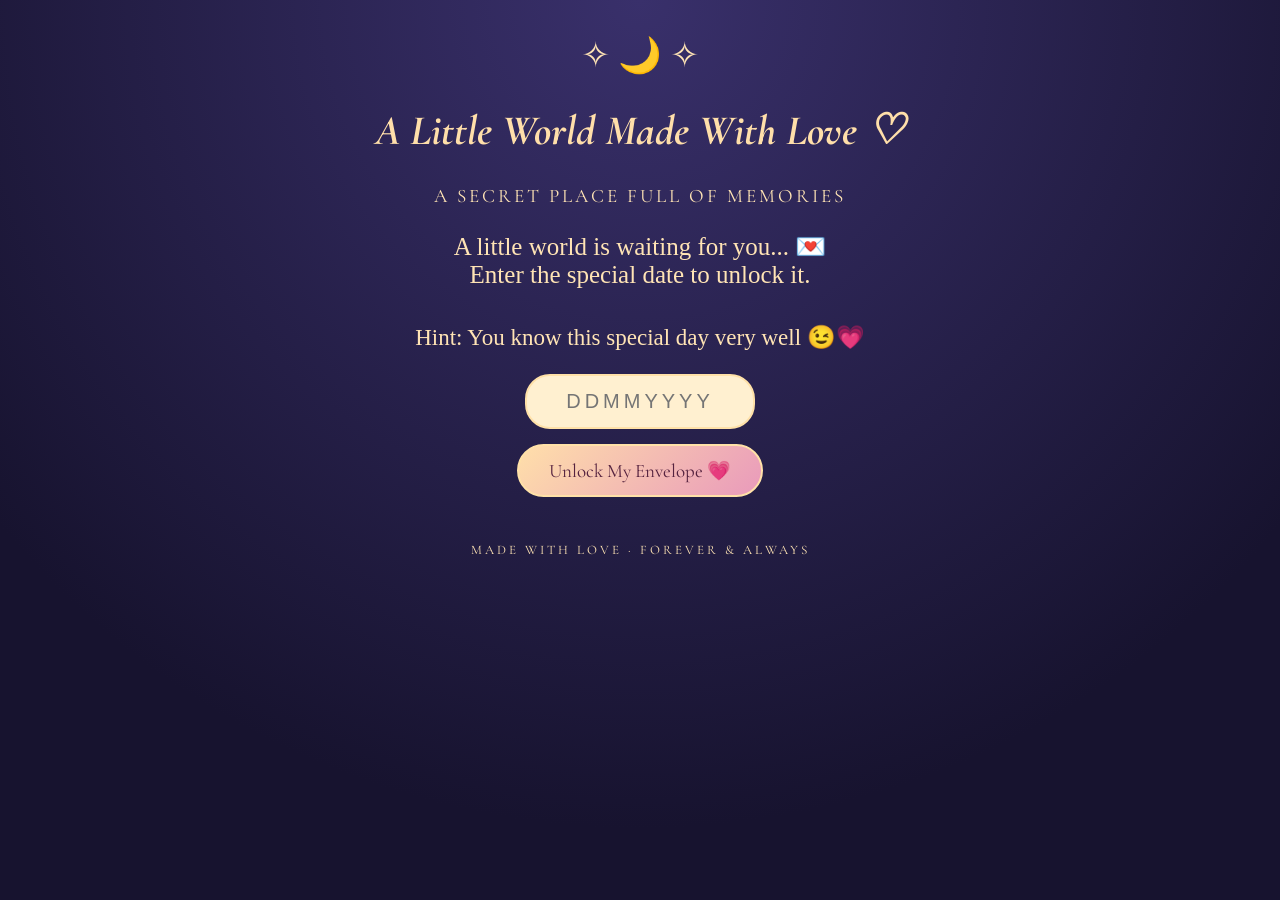
==== commit 221da85a: "Update index.html" ====
--- a/index.html
+++ b/index.html
@@ -258,10 +258,13 @@
     <br>
     Enter the special date to unlock it.
   </div>
-
-  <div class="lock-area" id="lockArea">
-
-    <form onsubmit="unlockEnvelope(event)">
+<div class="lock-area" id="lockArea">
+
+  <p style="font-family:'Caveat',cursive; font-size:23px;">
+    Hint: You know this special day very well 😉💗
+  </p>
+
+  <form onsubmit="unlockEnvelope(event)">
 
       <input
         class="date-input"
